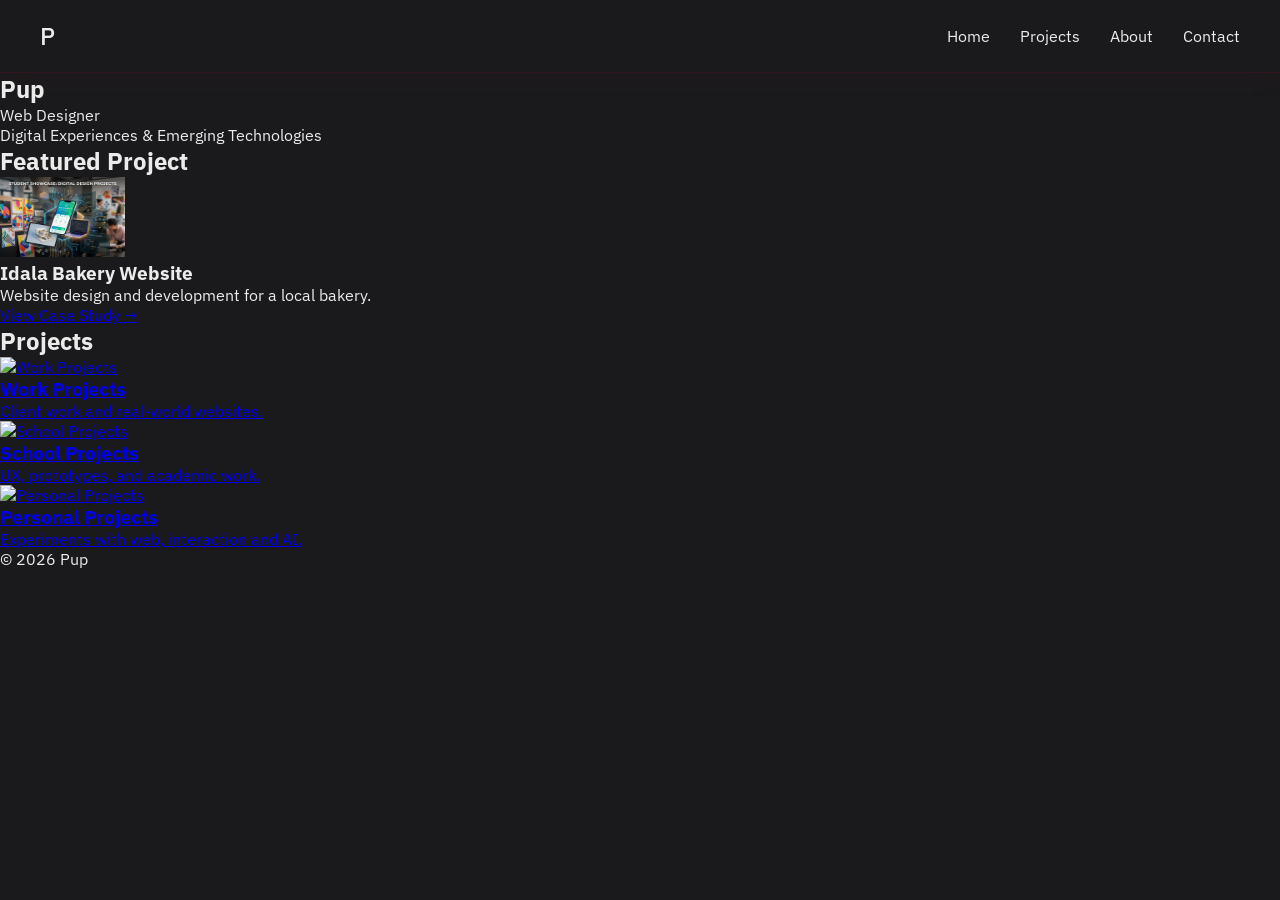
==== index.html @ 9032fca4 "Initial portfolio structure" ====
<!DOCTYPE html>
<html lang="en">
<head>
<meta charset="UTF-8">
<meta name="viewport" content="width=device-width, initial-scale=1.0">

<title>Pup – Web Designer</title>

<link rel="stylesheet" href="style.css">

<link href="https://fonts.googleapis.com/css2?family=IBM+Plex+Sans:wght@300;400;500&display=swap" rel="stylesheet">
</head>


<body>

<!-- Header will be loaded from header.html -->
<div id="header-placeholder"></div>


<main>

<!-- HERO -->

<section class="hero">
    <h1>Pup</h1>
    <p>Web Designer</p>
    <p class="subtitle">Digital Experiences & Emerging Technologies</p>
</section>


<!-- FEATURED PROJECT -->

<section class="featured-project">
    <h2>Featured Project</h2>

    <div class="project-card">
        <img src="images/nano1.png" alt="Bakery Website Project" width="125px" height="80px">
        <div class="project-info">
            <h3>Idala Bakery Website</h3>
            <p>Website design and development for a local bakery.</p>
            <a href="projects/bakery.html">View Case Study →</a>
        </div>
    </div>

</section>


<!-- PROJECT CATEGORIES -->

<section id="projects" class="project-categories">

<h2>Projects</h2>

<div class="cards">

    <a href="projects/work.html" class="card">
        <img src="images/work.jpg" alt="Work Projects">
        <h3>Work Projects</h3>
        <p>Client work and real-world websites.</p>
    </a>

    <a href="projects/school.html" class="card">
        <img src="images/school.jpg" alt="School Projects">
        <h3>School Projects</h3>
        <p>UX, prototypes, and academic work.</p>
    </a>

    <a href="projects/personal.html" class="card">
        <img src="images/personal.jpg" alt="Personal Projects">
        <h3>Personal Projects</h3>
        <p>Experiments with web, interaction and AI.</p>
    </a>

</div>

</section>



</main>


<!-- Footer will be loaded from footer.html -->
<div id="footer-placeholder"></div>


<script src="script.js"></script>
</body>
</html>
---- style.css ----
:root {
    --color-red: #6b0f1a;
    --color-grey: #292e39;
    --color-white: #ebebeb;
    --color-purple: #3624a8;
    --color-black: #1a1a1d;
}

* {
    margin: 0;
    padding: 0;
    box-sizing: border-box;
}

body {
    font-family: "IBM Plex Sans", sans-serif;
    background: var(--color-black);
    color: var(--color-white);
}

.nav {
    display: flex;
    justify-content: space-between;
    align-items: center;

    padding: 20px 40px;
    background: var(--color-black);
    border-bottom: 1px solid rgba(107, 15, 26, 0.35);
    box-shadow: 0 6px 20px rgba(107, 15, 26, 0.08);
}

.logo-text {
    font-size: 24px;
    font-weight: 500;
    color: var(--color-white);
}

.logo-link {
    text-decoration: none;
}

.logo-link,
.logo-link:visited {
    color: inherit;
    transition: color 0.2s ease;
}

.logo-link:hover .logo-text {
    color: var(--color-red);
}

.nav ul {
    display: flex;
    gap: 30px;
    list-style: none;
}

.nav a {
    text-decoration: none;
    color: var(--color-white);
    font-size: 16px;
    transition: color 0.2s ease;
    position: relative;
}

.nav a::after {
    content: "";
    position: absolute;
    left: 0;
    bottom: -4px;
    width: 100%;
    height: 1px;
    background: var(--color-red);
    transform: scaleX(0);
    transform-origin: left;
    transition: transform 0.2s ease;
}

.nav a:hover {
    color: var(--color-red);
}


.nav a:hover::after {
    transform: scaleX(1);
}

.projects-page {
    width: min(1100px, calc(100% - 48px));
    margin: 0 auto;
    padding: 72px 0 96px;
}

.page-hero {
    margin-bottom: 48px;
}

.eyebrow {
    margin-bottom: 12px;
    color: var(--color-red);
    font-size: 0.9rem;
    font-weight: 500;
    letter-spacing: 0.08em;
    text-transform: uppercase;
}

.page-hero h1 {
    margin-bottom: 16px;
    font-size: clamp(2.5rem, 6vw, 4.5rem);
    line-height: 1;
}

.page-intro {
    max-width: 650px;
    color: rgba(235, 235, 235, 0.82);
    font-size: 1.05rem;
    line-height: 1.7;
}

.projects-nav-section {
    margin-bottom: 56px;
}

.projects-subnav {
    display: flex;
    flex-wrap: wrap;
    gap: 14px;
}

.projects-subnav a {
    display: inline-flex;
    align-items: center;
    justify-content: center;
    padding: 10px 18px;
    border: 1px solid rgba(107, 15, 26, 0.35);
    border-radius: 999px;
    background: rgba(41, 46, 57, 0.4);
    color: var(--color-white);
    text-decoration: none;
    transition: border-color 0.2s ease, background 0.2s ease, color 0.2s ease,
        transform 0.2s ease;
}

.projects-subnav a:hover {
    background: rgba(107, 15, 26, 0.18);
    border-color: rgba(107, 15, 26, 0.7);
    color: var(--color-white);
    transform: translateY(-1px);
}

.projects-category {
    margin-bottom: 72px;
}

.section-heading {
    margin-bottom: 24px;
}

.section-label {
    margin-bottom: 10px;
    color: var(--color-purple);
    font-size: 0.85rem;
    font-weight: 500;
    letter-spacing: 0.08em;
    text-transform: uppercase;
}

.section-heading h2 {
    margin-bottom: 12px;
    font-size: clamp(1.75rem, 3vw, 2.5rem);
}

.section-heading p {
    max-width: 620px;
    color: rgba(235, 235, 235, 0.78);
    line-height: 1.7;
}

.project-grid {
    display: grid;
    grid-template-columns: 1fr;
    gap: 24px;
}

.project-tile {
    display: grid;
    grid-template-columns: minmax(280px, 460px) 1fr;
    gap: 28px;
    align-items: stretch;
    padding: 20px;
    border: 1px solid rgba(107, 15, 26, 0.22);
    border-radius: 24px;
    background: linear-gradient(180deg, rgba(41, 46, 57, 0.82) 0%, rgba(26, 26, 29, 0.96) 100%);
    box-shadow: 0 18px 40px rgba(0, 0, 0, 0.18);
}

.project-tile img {
    width: 100%;
    height: 100%;
    min-height: 260px;
    object-fit: cover;
    border-radius: 18px;
    display: block;
}

.project-copy {
    display: flex;
    flex-direction: column;
    justify-content: center;
    gap: 14px;
}

.project-copy h3 {
    font-size: 1.4rem;
    font-weight: 500;
}

.project-copy p {
    color: rgba(235, 235, 235, 0.8);
    line-height: 1.7;
}

.project-copy a {
    align-self: flex-start;
    margin-top: 6px;
    color: var(--color-red);
    text-decoration: none;
    font-weight: 500;
    transition: color 0.2s ease, transform 0.2s ease;
}

.project-copy a:hover {
    color: var(--color-white);
    transform: translateX(3px);
}

@media (max-width: 900px) {
    .project-tile {
        grid-template-columns: 1fr;
    }
}

@media (max-width: 640px) {
    .nav {
        padding: 18px 20px;
    }

    .nav ul {
        gap: 16px;
        flex-wrap: wrap;
        justify-content: flex-end;
    }

    .projects-page {
        width: min(100% - 32px, 1100px);
        padding: 56px 0 72px;
    }

    .projects-nav-section {
        margin-bottom: 40px;
    }

    .projects-category {
        margin-bottom: 56px;
    }

    .project-tile {
        padding: 16px;
        border-radius: 20px;
    }

    .project-tile img {
        min-height: 220px;
    }
}
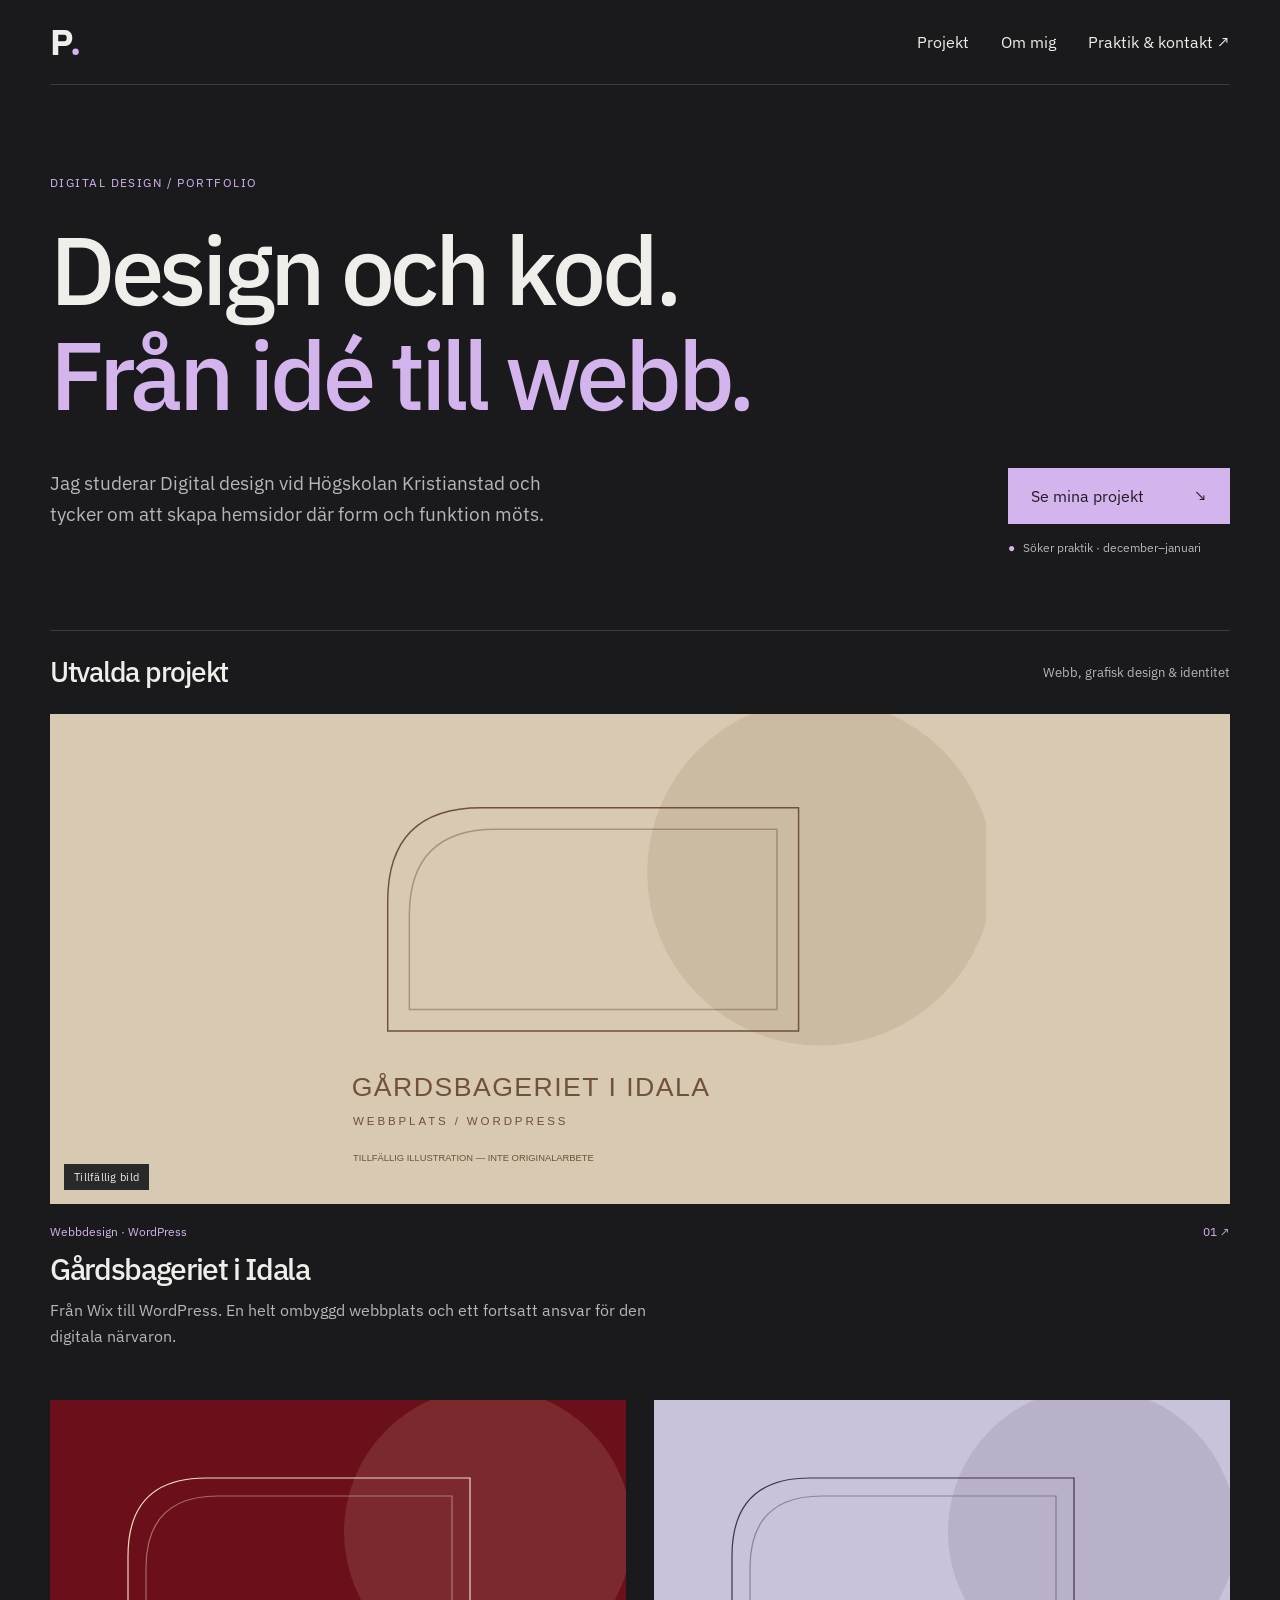
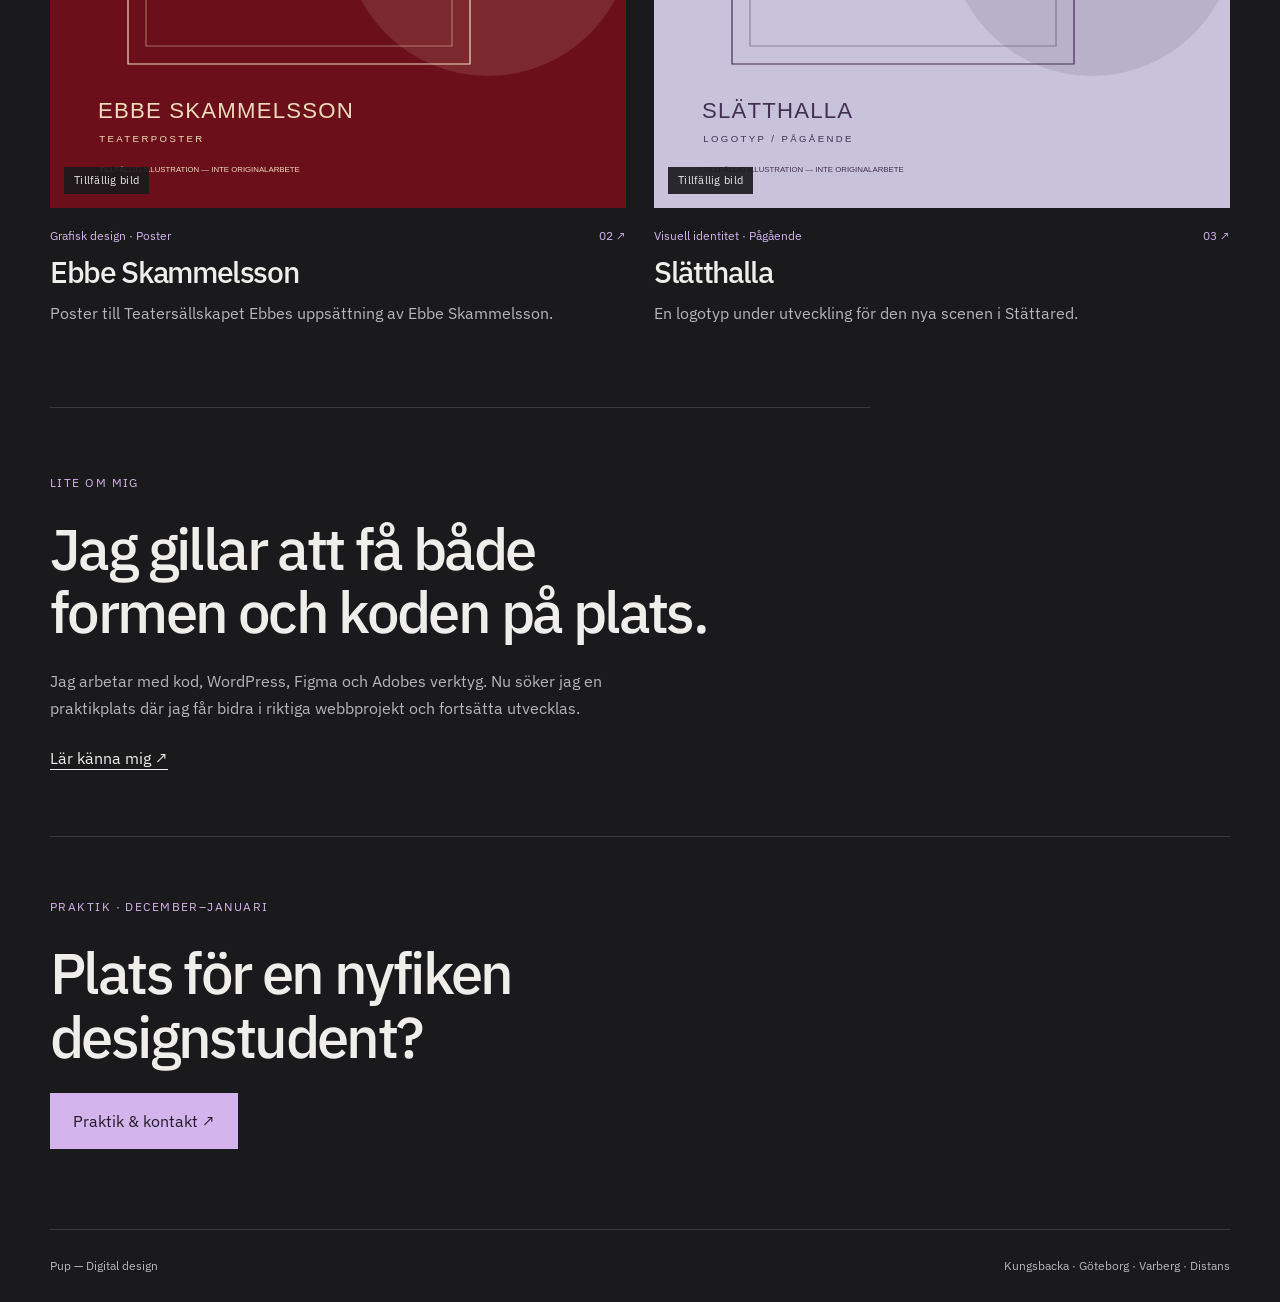
==== commit 5705b4f8: "Build Swedish internship portfolio with three project presentations" ====
--- a/index.html
+++ b/index.html
@@ -1,90 +1,106 @@
 <!DOCTYPE html>
-<html lang="en">
+<html lang="sv">
 <head>
 <meta charset="UTF-8">
-<meta name="viewport" content="width=device-width, initial-scale=1.0">
-
-<title>Pup – Web Designer</title>
-
+<meta name="viewport" content="width=device-width, initial-scale=1">
+<meta name="description" content="Portfolio inom webbdesign och digital design. Studerande vid Högskolan Kristianstad söker praktik under december–januari.">
+<title>Webbdesign & digital design — Pup</title>
 <link rel="stylesheet" href="style.css">
-
-<link href="https://fonts.googleapis.com/css2?family=IBM+Plex+Sans:wght@300;400;500&display=swap" rel="stylesheet">
 </head>
-
-
 <body>
-
-<!-- Header will be loaded from header.html -->
-<div id="header-placeholder"></div>
-
-
-<main>
-
-<!-- HERO -->
-
+<a class="skip" href="#main">Hoppa till innehållet</a>
+<header>
+<nav class="nav" aria-label="Huvudnavigation">
+<a class="logo-link" href="index.html" aria-label="Pup, startsida">P<span class="dot">.</span>
+</a>
+<ul>
+<li>
+<a href="projects.html">Projekt</a>
+</li>
+<li>
+<a href="about.html">Om mig</a>
+</li>
+<li>
+<a href="contact.html">Praktik & kontakt ↗</a>
+</li>
+</ul>
+</nav>
+</header>
+<main id="main">
 <section class="hero">
-    <h1>Pup</h1>
-    <p>Web Designer</p>
-    <p class="subtitle">Digital Experiences & Emerging Technologies</p>
+<p class="eyebrow">Digital design / Portfolio</p>
+<h1>Design och kod.<br>
+<span>Från idé till webb.</span>
+</h1>
+<div class="hero-bottom">
+<p>Jag studerar Digital design vid Högskolan Kristianstad och tycker om att skapa hemsidor där form och funktion möts.</p>
+<div>
+<a class="button" href="projects.html">Se mina projekt <span>↘</span>
+</a>
+<p class="availability">
+<span>●</span> Söker praktik · december–januari</p>
+</div>
+</div>
 </section>
-
-
-<!-- FEATURED PROJECT -->
-
-<section class="featured-project">
-    <h2>Featured Project</h2>
-
-    <div class="project-card">
-        <img src="images/nano1.png" alt="Bakery Website Project" width="125px" height="80px">
-        <div class="project-info">
-            <h3>Idala Bakery Website</h3>
-            <p>Website design and development for a local bakery.</p>
-            <a href="projects/bakery.html">View Case Study →</a>
-        </div>
-    </div>
-
+<section class="work">
+<div class="section-heading">
+<h2>Utvalda projekt</h2>
+<span>Webb, grafisk design & identitet</span>
+</div>
+<div class="grid">
+<a class="project" href="projects.html#bageriet">
+<div class="image">
+<img src="images/bageri.svg" alt="Tillfällig illustration för Gårdsbageriet i Idala" width="960" height="680">
+<span class="placeholder">Tillfällig bild</span>
+</div>
+<div class="meta">
+<span>Webbdesign · WordPress</span>
+<span>01 ↗</span>
+</div>
+<h3>Gårdsbageriet i Idala</h3>
+<p>Från Wix till WordPress. En helt ombyggd webbplats och ett fortsatt ansvar för den digitala närvaron.</p>
+</a>
+<a class="project" href="projects.html#ebbe">
+<div class="image">
+<img src="images/poster.svg" alt="Tillfällig illustration för Ebbe Skammelsson" width="960" height="680">
+<span class="placeholder">Tillfällig bild</span>
+</div>
+<div class="meta">
+<span>Grafisk design · Poster</span>
+<span>02 ↗</span>
+</div>
+<h3>Ebbe Skammelsson</h3>
+<p>Poster till Teatersällskapet Ebbes uppsättning av Ebbe Skammelsson.</p>
+</a>
+<a class="project" href="projects.html#slatthalla">
+<div class="image">
+<img src="images/slatthalla.svg" alt="Tillfällig illustration för Slätthalla" width="960" height="680">
+<span class="placeholder">Tillfällig bild</span>
+</div>
+<div class="meta">
+<span>Visuell identitet · Pågående</span>
+<span>03 ↗</span>
+</div>
+<h3>Slätthalla</h3>
+<p>En logotyp under utveckling för den nya scenen i Stättared.</p>
+</a>
+</div>
 </section>
-
-
-<!-- PROJECT CATEGORIES -->
-
-<section id="projects" class="project-categories">
-
-<h2>Projects</h2>
-
-<div class="cards">
-
-    <a href="projects/work.html" class="card">
-        <img src="images/work.jpg" alt="Work Projects">
-        <h3>Work Projects</h3>
-        <p>Client work and real-world websites.</p>
-    </a>
-
-    <a href="projects/school.html" class="card">
-        <img src="images/school.jpg" alt="School Projects">
-        <h3>School Projects</h3>
-        <p>UX, prototypes, and academic work.</p>
-    </a>
-
-    <a href="projects/personal.html" class="card">
-        <img src="images/personal.jpg" alt="Personal Projects">
-        <h3>Personal Projects</h3>
-        <p>Experiments with web, interaction and AI.</p>
-    </a>
-
-</div>
-
+<section class="about-strip">
+<p class="eyebrow">Lite om mig</p>
+<h2>Jag gillar att få både<br>formen och koden på plats.</h2>
+<p>Jag arbetar med kod, WordPress, Figma och Adobes verktyg. Nu söker jag en praktikplats där jag får bidra i riktiga webbprojekt och fortsätta utvecklas.</p>
+<a class="text-link" href="about.html">Lär känna mig ↗</a>
 </section>
-
-
-
+<section class="cta">
+<p class="eyebrow">Praktik · december–januari</p>
+<h2>Plats för en nyfiken<br>designstudent?</h2>
+<a class="button" href="contact.html">Praktik & kontakt ↗</a>
+</section>
 </main>
-
-
-<!-- Footer will be loaded from footer.html -->
-<div id="footer-placeholder"></div>
-
-
-<script src="script.js"></script>
+<footer>
+<a href="index.html">Pup — Digital design</a>
+<span>Kungsbacka · Göteborg · Varberg · Distans</span>
+</footer>
 </body>
-</html>+</html>
--- a/style.css
+++ b/style.css
@@ -1,275 +1,87 @@
-:root {
-    --color-red: #6b0f1a;
-    --color-grey: #292e39;
-    --color-white: #ebebeb;
-    --color-purple: #3624a8;
-    --color-black: #1a1a1d;
+@import url('https://fonts.googleapis.com/css2?family=IBM+Plex+Sans:wght@400;500;600;700&display=swap');
+:root{--bg:#1a1a1d;--surface:#252529;--fg:#efeeeb;--muted:#b7b5bb;--accent:#d4b4ec;--line:#3b393f}
+*{box-sizing:border-box}
+html{scroll-behavior:smooth;scroll-padding-top:30px}
+body{margin:0;background:var(--bg);color:var(--fg);font:16px/1.65 'IBM Plex Sans',Arial,sans-serif}
+a{color:inherit}
+a:focus-visible{outline:3px solid var(--accent);outline-offset:6px}
+h1,h2,h3,p{margin:0}
+h1,h2,h3{line-height:1.1;font-weight:500;letter-spacing:-.045em}
+p{color:var(--muted)}
+p+p{margin-top:18px}
+.nav,main,footer{width:min(1180px,calc(100% - 80px));margin:auto}
+.nav{display:flex;justify-content:space-between;align-items:center;padding:24px 0;border-bottom:1px solid var(--line)}
+.logo-link{font-size:36px;font-weight:700;text-decoration:none;line-height:1}
+.dot{color:var(--accent)}
+.nav ul{display:flex;gap:32px;list-style:none;margin:0;padding:0}
+.nav a{text-decoration:none}
+.nav li a:hover,.text-link:hover{color:var(--accent)}
+.hero{padding:88px 0 72px}
+.eyebrow{text-transform:uppercase;letter-spacing:.12em;font-size:12px;color:var(--accent);margin-bottom:24px}
+h1{font-size:clamp(46px,7.5vw,96px)}
+.hero h1 span{color:var(--accent)}
+.hero-bottom{display:flex;justify-content:space-between;gap:40px;margin-top:40px;align-items:start}
+.hero-bottom>p{max-width:510px;font-size:19px}
+.button{display:inline-flex;justify-content:space-between;gap:50px;padding:14px 22px;background:var(--accent);color:#221b29;text-decoration:none;border:1px solid var(--accent)}
+.button:hover{background:#e6caf8}
+.availability{font-size:12px;margin-top:14px}
+.availability span{color:var(--accent);margin-right:5px}
+.section-heading{display:flex;justify-content:space-between;gap:20px;align-items:center;padding:26px 0;border-top:1px solid var(--line)}
+.section-heading h2{font-size:28px}
+.section-heading>span{font-size:13px;color:var(--muted)}
+.grid{display:grid;grid-template-columns:1fr 1fr;gap:50px 28px}
+.project:first-child{grid-column:1/-1}
+.project{text-decoration:none}
+.image{position:relative;overflow:hidden;background:var(--surface);margin:0}
+.image img{display:block;width:100%;height:auto;object-fit:cover}
+.project:first-child .image{background:#d8c9b2}
+.project:first-child .image img{height:490px;object-fit:contain}
+.placeholder{position:absolute;bottom:14px;left:14px;padding:4px 10px;background:#1a1a1de8;color:#eee;font-size:11px;letter-spacing:.025em}
+.meta{display:flex;justify-content:space-between;margin:18px 0 10px;font-size:12px;color:var(--accent)}
+.project h3{font-size:30px;margin-bottom:12px}
+.project p{max-width:600px}
+.project:hover h3{color:var(--accent)}
+.about-strip{border-top:1px solid var(--line);padding:65px 0;margin-top:80px;max-width:820px}
+.about-strip h2,.cta h2{font-size:clamp(34px,5vw,58px);margin-bottom:24px}
+.about-strip>p:not(.eyebrow){max-width:620px;margin-bottom:24px}
+.text-link{display:inline-block;text-underline-offset:5px}
+.cta{padding:60px 0 80px;border-top:1px solid var(--line)}
+footer{border-top:1px solid var(--line);padding:26px 0;display:flex;justify-content:space-between;gap:20px;font-size:12px;color:var(--muted)}
+footer a{text-decoration:none}
+.page-intro{padding:75px 0 60px}
+.page-intro>p:not(.eyebrow){max-width:650px;font-size:19px;margin-top:24px}
+.project-nav{display:flex;flex-wrap:wrap;gap:12px;margin-top:32px}
+.project-nav a{font-size:13px;text-decoration:none;border:1px solid var(--line);padding:8px 16px}
+.project-nav a:hover{border-color:var(--accent)}
+.case{border-top:1px solid var(--line);padding:40px 0 70px}
+.case-heading h2{font-size:clamp(32px,5vw,56px);margin:10px 0 28px}
+.case>.image img{max-height:620px}
+.case-copy,.bio{display:grid;grid-template-columns:2fr 1fr;gap:70px;padding:35px 0}
+.case-copy h3,.bio h3{font-size:18px;letter-spacing:0;margin-bottom:12px}
+.case-copy .text-link{margin-top:20px}
+.bio{padding:0 0 70px}
+.bio h2{font-size:30px;margin-bottom:24px}
+.bio aside{border-left:1px solid var(--line);padding-left:30px}
+.bio aside h3:not(:first-child){margin-top:30px}
+.skills{list-style:none;padding:0;color:var(--muted)}
+.skills li{padding:8px 0;border-bottom:1px solid var(--line)}
+.notice{border-left:2px solid var(--accent);padding:14px 20px;background:var(--surface);font-size:14px}
+.skip{position:absolute;top:-100px;left:16px;background:var(--accent);color:var(--bg);padding:10px;z-index:9}
+.skip:focus{top:10px}
+@media(max-width:650px){.nav,main,footer{width:calc(100% - 36px)}
+.nav{padding:20px 0}
+.nav ul{gap:14px;font-size:12px}
+.hero{padding:55px 0}
+.hero-bottom{flex-direction:column;gap:26px}
+.hero-bottom>p{font-size:17px}
+.grid{grid-template-columns:1fr;gap:36px}
+.section-heading{align-items:start;flex-direction:column;gap:8px}
+.case-copy,.bio{grid-template-columns:1fr;gap:30px}
+.bio aside{border-left:0;border-top:1px solid var(--line);padding:24px 0 0}
+.page-intro{padding:50px 0 40px}
+.project h3{font-size:27px}
+footer{flex-direction:column;gap:8px}
+.placeholder{font-size:10px;right:14px;width:fit-content;max-width:calc(100% - 28px)}
 }
-
-* {
-    margin: 0;
-    padding: 0;
-    box-sizing: border-box;
+@media(prefers-reduced-motion:reduce){html{scroll-behavior:auto}
 }
-
-body {
-    font-family: "IBM Plex Sans", sans-serif;
-    background: var(--color-black);
-    color: var(--color-white);
-}
-
-.nav {
-    display: flex;
-    justify-content: space-between;
-    align-items: center;
-
-    padding: 20px 40px;
-    background: var(--color-black);
-    border-bottom: 1px solid rgba(107, 15, 26, 0.35);
-    box-shadow: 0 6px 20px rgba(107, 15, 26, 0.08);
-}
-
-.logo-text {
-    font-size: 24px;
-    font-weight: 500;
-    color: var(--color-white);
-}
-
-.logo-link {
-    text-decoration: none;
-}
-
-.logo-link,
-.logo-link:visited {
-    color: inherit;
-    transition: color 0.2s ease;
-}
-
-.logo-link:hover .logo-text {
-    color: var(--color-red);
-}
-
-.nav ul {
-    display: flex;
-    gap: 30px;
-    list-style: none;
-}
-
-.nav a {
-    text-decoration: none;
-    color: var(--color-white);
-    font-size: 16px;
-    transition: color 0.2s ease;
-    position: relative;
-}
-
-.nav a::after {
-    content: "";
-    position: absolute;
-    left: 0;
-    bottom: -4px;
-    width: 100%;
-    height: 1px;
-    background: var(--color-red);
-    transform: scaleX(0);
-    transform-origin: left;
-    transition: transform 0.2s ease;
-}
-
-.nav a:hover {
-    color: var(--color-red);
-}
-
-
-.nav a:hover::after {
-    transform: scaleX(1);
-}
-
-.projects-page {
-    width: min(1100px, calc(100% - 48px));
-    margin: 0 auto;
-    padding: 72px 0 96px;
-}
-
-.page-hero {
-    margin-bottom: 48px;
-}
-
-.eyebrow {
-    margin-bottom: 12px;
-    color: var(--color-red);
-    font-size: 0.9rem;
-    font-weight: 500;
-    letter-spacing: 0.08em;
-    text-transform: uppercase;
-}
-
-.page-hero h1 {
-    margin-bottom: 16px;
-    font-size: clamp(2.5rem, 6vw, 4.5rem);
-    line-height: 1;
-}
-
-.page-intro {
-    max-width: 650px;
-    color: rgba(235, 235, 235, 0.82);
-    font-size: 1.05rem;
-    line-height: 1.7;
-}
-
-.projects-nav-section {
-    margin-bottom: 56px;
-}
-
-.projects-subnav {
-    display: flex;
-    flex-wrap: wrap;
-    gap: 14px;
-}
-
-.projects-subnav a {
-    display: inline-flex;
-    align-items: center;
-    justify-content: center;
-    padding: 10px 18px;
-    border: 1px solid rgba(107, 15, 26, 0.35);
-    border-radius: 999px;
-    background: rgba(41, 46, 57, 0.4);
-    color: var(--color-white);
-    text-decoration: none;
-    transition: border-color 0.2s ease, background 0.2s ease, color 0.2s ease,
-        transform 0.2s ease;
-}
-
-.projects-subnav a:hover {
-    background: rgba(107, 15, 26, 0.18);
-    border-color: rgba(107, 15, 26, 0.7);
-    color: var(--color-white);
-    transform: translateY(-1px);
-}
-
-.projects-category {
-    margin-bottom: 72px;
-}
-
-.section-heading {
-    margin-bottom: 24px;
-}
-
-.section-label {
-    margin-bottom: 10px;
-    color: var(--color-purple);
-    font-size: 0.85rem;
-    font-weight: 500;
-    letter-spacing: 0.08em;
-    text-transform: uppercase;
-}
-
-.section-heading h2 {
-    margin-bottom: 12px;
-    font-size: clamp(1.75rem, 3vw, 2.5rem);
-}
-
-.section-heading p {
-    max-width: 620px;
-    color: rgba(235, 235, 235, 0.78);
-    line-height: 1.7;
-}
-
-.project-grid {
-    display: grid;
-    grid-template-columns: 1fr;
-    gap: 24px;
-}
-
-.project-tile {
-    display: grid;
-    grid-template-columns: minmax(280px, 460px) 1fr;
-    gap: 28px;
-    align-items: stretch;
-    padding: 20px;
-    border: 1px solid rgba(107, 15, 26, 0.22);
-    border-radius: 24px;
-    background: linear-gradient(180deg, rgba(41, 46, 57, 0.82) 0%, rgba(26, 26, 29, 0.96) 100%);
-    box-shadow: 0 18px 40px rgba(0, 0, 0, 0.18);
-}
-
-.project-tile img {
-    width: 100%;
-    height: 100%;
-    min-height: 260px;
-    object-fit: cover;
-    border-radius: 18px;
-    display: block;
-}
-
-.project-copy {
-    display: flex;
-    flex-direction: column;
-    justify-content: center;
-    gap: 14px;
-}
-
-.project-copy h3 {
-    font-size: 1.4rem;
-    font-weight: 500;
-}
-
-.project-copy p {
-    color: rgba(235, 235, 235, 0.8);
-    line-height: 1.7;
-}
-
-.project-copy a {
-    align-self: flex-start;
-    margin-top: 6px;
-    color: var(--color-red);
-    text-decoration: none;
-    font-weight: 500;
-    transition: color 0.2s ease, transform 0.2s ease;
-}
-
-.project-copy a:hover {
-    color: var(--color-white);
-    transform: translateX(3px);
-}
-
-@media (max-width: 900px) {
-    .project-tile {
-        grid-template-columns: 1fr;
-    }
-}
-
-@media (max-width: 640px) {
-    .nav {
-        padding: 18px 20px;
-    }
-
-    .nav ul {
-        gap: 16px;
-        flex-wrap: wrap;
-        justify-content: flex-end;
-    }
-
-    .projects-page {
-        width: min(100% - 32px, 1100px);
-        padding: 56px 0 72px;
-    }
-
-    .projects-nav-section {
-        margin-bottom: 40px;
-    }
-
-    .projects-category {
-        margin-bottom: 56px;
-    }
-
-    .project-tile {
-        padding: 16px;
-        border-radius: 20px;
-    }
-
-    .project-tile img {
-        min-height: 220px;
-    }
-}
